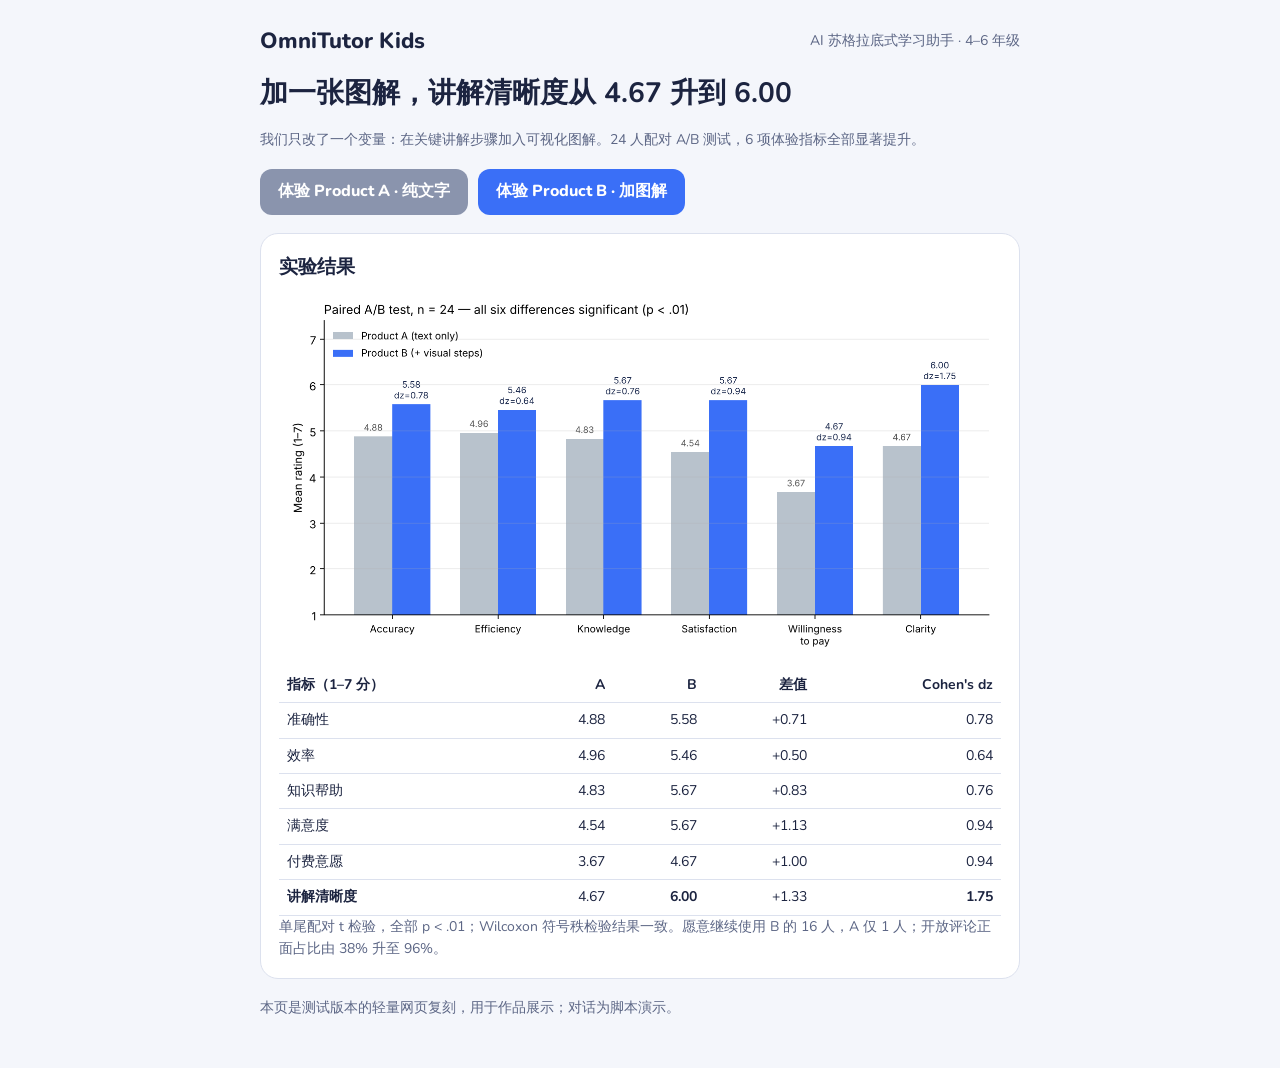
==== index.html @ 64e43357 "Add OmniTutor Kids A/B test demo and results Co-Authored-By: Claude Opus 5.5 <noreply@anthropic.com>" ====
<!doctype html><html lang="zh-CN"><head><meta charset="utf-8"><meta name="viewport" content="width=device-width,initial-scale=1,viewport-fit=cover">
<title>OmniTutor Kids · A/B Test</title>
<link rel="stylesheet" href="https://fonts.googleapis.com/css2?family=Nunito:wght@400;700;800&display=swap">
<link rel="stylesheet" href="style.css"></head>
<body><div class="wrap">
  <div class="top"><div class="brand">OmniTutor Kids</div><span class="note">AI 苏格拉底式学习助手 · 4–6 年级</span></div>
  <h1>加一张图解，讲解清晰度从 4.67 升到 6.00</h1>
  <p class="note">我们只改了一个变量：在关键讲解步骤加入可视化图解。24 人配对 A/B 测试，6 项体验指标全部显著提升。</p>
  <div class="links">
    <a class="btn A" href="a.html">体验 Product A · 纯文字</a>
    <a class="btn B" href="b.html">体验 Product B · 加图解</a>
  </div>
  <div class="card">
    <h2>实验结果</h2>
    <img src="assets/results.png" alt="A/B 测试六项指标均值对比柱状图">
    <div class="tbl"><table>
      <tr><th>指标（1–7 分）</th><th>A</th><th>B</th><th>差值</th><th>Cohen's dz</th></tr>
      <tr><td>准确性</td><td>4.88</td><td>5.58</td><td>+0.71</td><td>0.78</td></tr>
      <tr><td>效率</td><td>4.96</td><td>5.46</td><td>+0.50</td><td>0.64</td></tr>
      <tr><td>知识帮助</td><td>4.83</td><td>5.67</td><td>+0.83</td><td>0.76</td></tr>
      <tr><td>满意度</td><td>4.54</td><td>5.67</td><td>+1.13</td><td>0.94</td></tr>
      <tr><td>付费意愿</td><td>3.67</td><td>4.67</td><td>+1.00</td><td>0.94</td></tr>
      <tr><td><b>讲解清晰度</b></td><td>4.67</td><td><b>6.00</b></td><td>+1.33</td><td><b>1.75</b></td></tr>
    </table></div>
    <p class="note">单尾配对 t 检验，全部 p &lt; .01；Wilcoxon 符号秩检验结果一致。愿意继续使用 B 的 16 人，A 仅 1 人；开放评论正面占比由 38% 升至 96%。</p>
  </div>
  <p class="note">本页是测试版本的轻量网页复刻，用于作品展示；对话为脚本演示。</p>
</div></body></html>
---- style.css ----
:root{
  --bg:#F4F6FB; --panel:#FFFFFF; --ink:#1C2440; --muted:#5C6685; --line:#DCE1EE;
  --a:#8A94AD; --b:#3A6FF7; --mul:#F28C28; --add:#2BB673; --tutor:#EEF2FF; --kid:#FFF4E5;
  --font:"Nunito","Noto Sans SC",system-ui,sans-serif;
}
*{box-sizing:border-box}
body{margin:0;background:var(--bg);color:var(--ink);font-family:var(--font);font-size:16px;line-height:1.6;
  padding:24px max(16px,env(safe-area-inset-left)) 48px max(16px,env(safe-area-inset-right))}
a{color:var(--b)}
.wrap{max-width:760px;margin:0 auto;display:grid;gap:18px}
.top{display:flex;justify-content:space-between;align-items:center;gap:12px;flex-wrap:wrap}
.brand{font-weight:800;font-size:22px}
.tag{font-size:13px;font-weight:700;padding:4px 10px;border-radius:999px;color:#fff}
.tag.A{background:var(--a)} .tag.B{background:var(--b)}
.note{color:var(--muted);font-size:14px;margin:0}
.chat{background:var(--panel);border:1px solid var(--line);border-radius:18px;padding:18px;display:grid;gap:12px;min-height:420px;align-content:start}
.msg{max-width:88%;padding:10px 14px;border-radius:16px;white-space:pre-line}
.msg.t{background:var(--tutor);justify-self:start;border-top-left-radius:4px}
.msg.k{background:var(--kid);justify-self:end;border-top-right-radius:4px}
.msg .who{display:block;font-size:12px;font-weight:800;color:var(--muted);margin-bottom:2px}
.fig{justify-self:start;background:#fff;border:2px dashed var(--b);border-radius:14px;padding:10px;max-width:100%}
.fig svg{display:block;max-width:100%;height:auto}
.fig .cap{font-size:13px;color:var(--muted);margin-top:4px}
.opts{display:flex;flex-wrap:wrap;gap:8px;justify-self:end}
.opts button{font:inherit;font-weight:700;border:2px solid var(--b);background:#fff;color:var(--b);border-radius:999px;padding:6px 16px;cursor:pointer}
.opts button:hover{background:var(--b);color:#fff}
.recap{background:#F7FAFF;border:1px solid var(--line);border-radius:14px;padding:12px 14px}
.recap h3{margin:0 0 6px;font-size:16px}
.links{display:flex;gap:10px;flex-wrap:wrap}
.btn{display:inline-block;text-decoration:none;font-weight:800;border-radius:12px;padding:10px 18px;color:#fff}
.btn.A{background:var(--a)} .btn.B{background:var(--b)}
.card{background:var(--panel);border:1px solid var(--line);border-radius:18px;padding:18px}
h1{margin:0;font-size:28px;line-height:1.2}
h2{margin:0 0 8px;font-size:19px}
table{border-collapse:collapse;width:100%;font-size:14px}
th,td{padding:6px 8px;border-bottom:1px solid var(--line);text-align:right}
th:first-child,td:first-child{text-align:left}
.tbl{overflow-x:auto}
img{max-width:100%;height:auto}
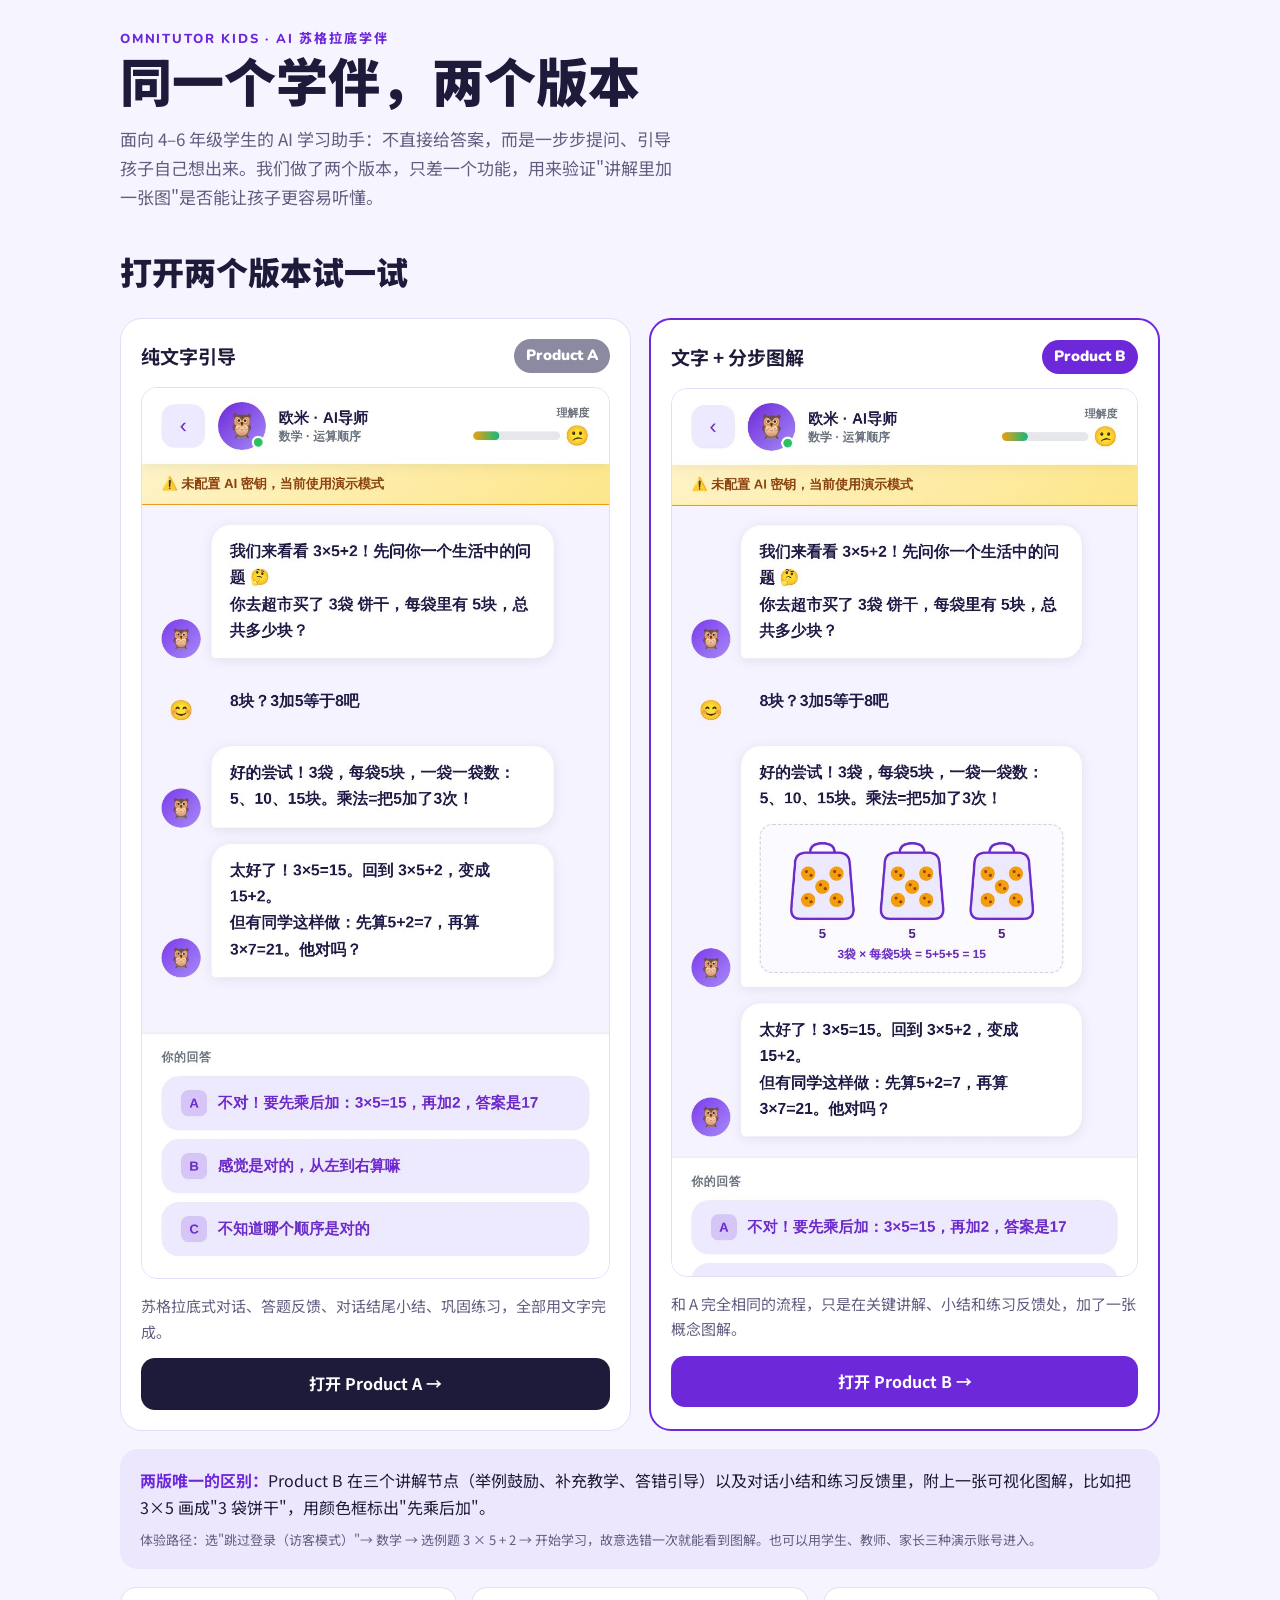
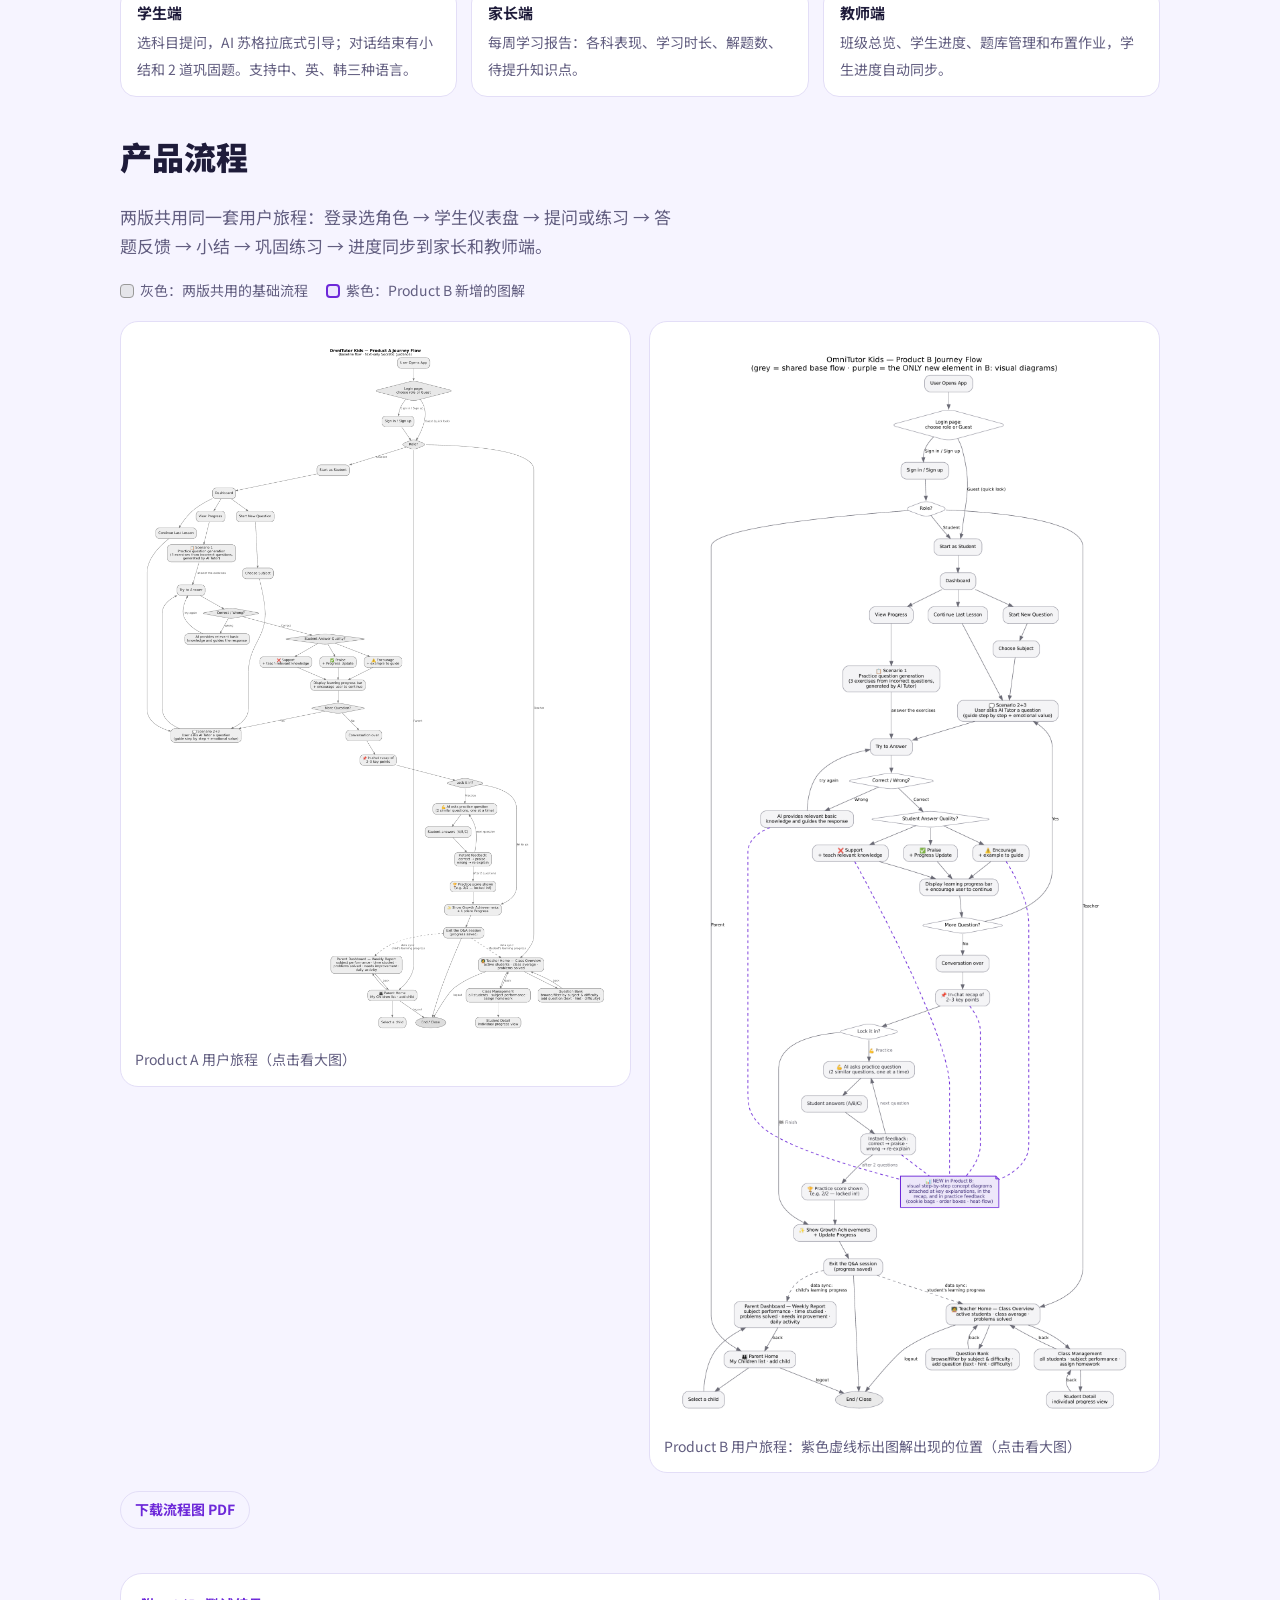
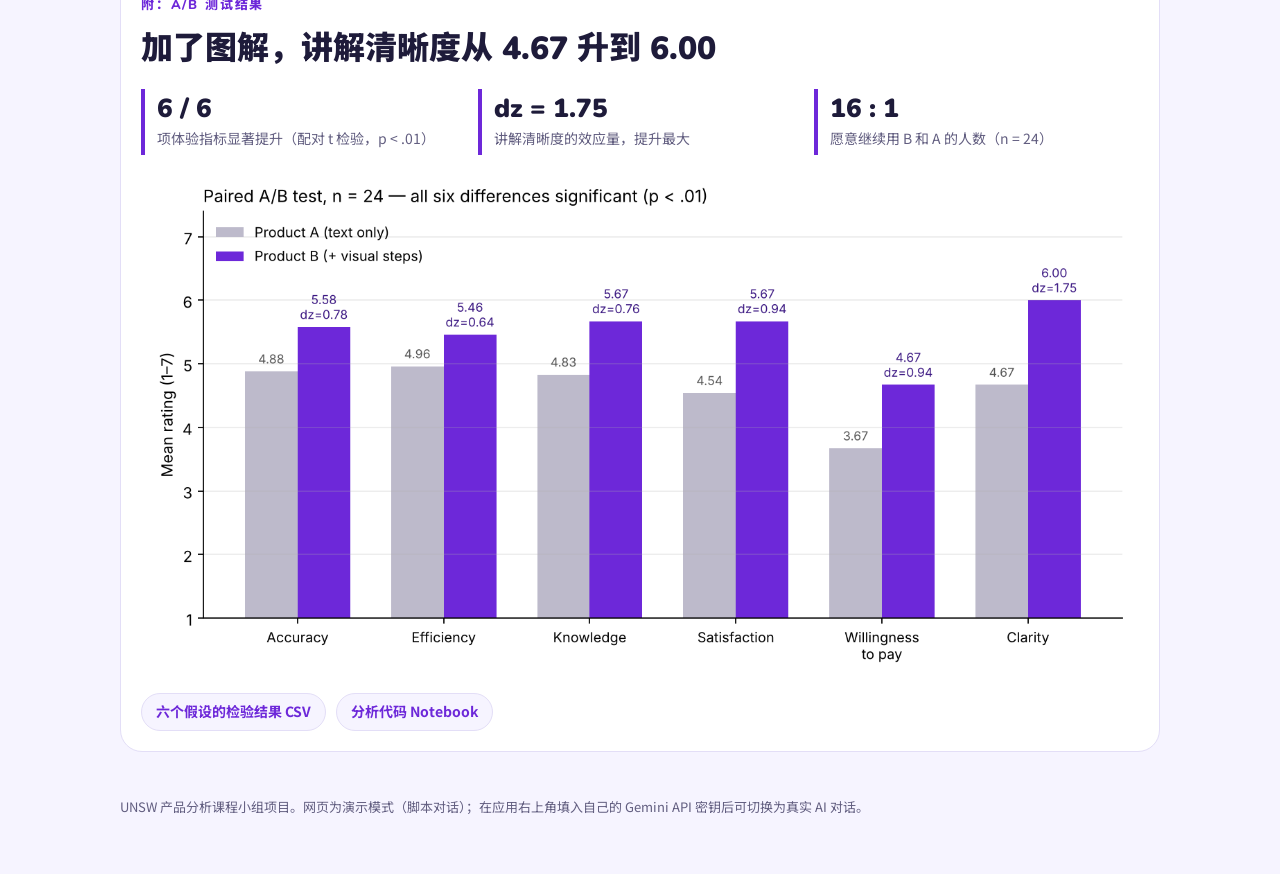
==== commit 815ac935: "Show the real Product A and B apps and journey flows; move test results to a supplementary section C" ====
--- a/index.html
+++ b/index.html
@@ -1,28 +1,136 @@
-<!doctype html><html lang="zh-CN"><head><meta charset="utf-8"><meta name="viewport" content="width=device-width,initial-scale=1,viewport-fit=cover">
-<title>OmniTutor Kids · A/B Test</title>
-<link rel="stylesheet" href="https://fonts.googleapis.com/css2?family=Nunito:wght@400;700;800&display=swap">
-<link rel="stylesheet" href="style.css"></head>
-<body><div class="wrap">
-  <div class="top"><div class="brand">OmniTutor Kids</div><span class="note">AI 苏格拉底式学习助手 · 4–6 年级</span></div>
-  <h1>加一张图解，讲解清晰度从 4.67 升到 6.00</h1>
-  <p class="note">我们只改了一个变量：在关键讲解步骤加入可视化图解。24 人配对 A/B 测试，6 项体验指标全部显著提升。</p>
-  <div class="links">
-    <a class="btn A" href="a.html">体验 Product A · 纯文字</a>
-    <a class="btn B" href="b.html">体验 Product B · 加图解</a>
-  </div>
-  <div class="card">
-    <h2>实验结果</h2>
-    <img src="assets/results.png" alt="A/B 测试六项指标均值对比柱状图">
-    <div class="tbl"><table>
-      <tr><th>指标（1–7 分）</th><th>A</th><th>B</th><th>差值</th><th>Cohen's dz</th></tr>
-      <tr><td>准确性</td><td>4.88</td><td>5.58</td><td>+0.71</td><td>0.78</td></tr>
-      <tr><td>效率</td><td>4.96</td><td>5.46</td><td>+0.50</td><td>0.64</td></tr>
-      <tr><td>知识帮助</td><td>4.83</td><td>5.67</td><td>+0.83</td><td>0.76</td></tr>
-      <tr><td>满意度</td><td>4.54</td><td>5.67</td><td>+1.13</td><td>0.94</td></tr>
-      <tr><td>付费意愿</td><td>3.67</td><td>4.67</td><td>+1.00</td><td>0.94</td></tr>
-      <tr><td><b>讲解清晰度</b></td><td>4.67</td><td><b>6.00</b></td><td>+1.33</td><td><b>1.75</b></td></tr>
-    </table></div>
-    <p class="note">单尾配对 t 检验，全部 p &lt; .01；Wilcoxon 符号秩检验结果一致。愿意继续使用 B 的 16 人，A 仅 1 人；开放评论正面占比由 38% 升至 96%。</p>
-  </div>
-  <p class="note">本页是测试版本的轻量网页复刻，用于作品展示；对话为脚本演示。</p>
-</div></body></html>
+<!doctype html>
+<html lang="zh-CN">
+<head>
+<meta charset="utf-8">
+<meta name="viewport" content="width=device-width,initial-scale=1,viewport-fit=cover">
+<title>OmniTutor Kids · A/B 两版产品</title>
+<meta name="description" content="OmniTutor Kids：面向 4–6 年级的 AI 苏格拉底学伴。Product A 纯文字引导，Product B 加入可视化分步图解。">
+<link rel="stylesheet" href="https://fonts.googleapis.com/css2?family=Nunito:wght@600;800;900&family=Noto+Sans+SC:wght@400;500;700&display=swap">
+<style>
+:root{
+  --bg:#F6F4FF; --panel:#FFFFFF; --ink:#1E1B3A; --muted:#625E80; --line:#E3DEF7;
+  --violet:#6D28D9; --violet-soft:#EDE7FE; --grey:#8B8AA0; --amber:#F59E0B;
+  --f-display:"Nunito","Noto Sans SC",system-ui,sans-serif; --f-body:"Noto Sans SC","Nunito",system-ui,sans-serif;
+}
+*{box-sizing:border-box}
+body{margin:0;background:var(--bg);color:var(--ink);font-family:var(--f-body);font-size:16px;line-height:1.7;
+  padding:28px max(16px,env(safe-area-inset-left)) 56px max(16px,env(safe-area-inset-right))}
+.wrap{max-width:1040px;margin:0 auto;display:grid;gap:44px}
+a{color:var(--violet)}
+.eyebrow{font-family:var(--f-display);font-weight:800;font-size:13px;letter-spacing:.14em;text-transform:uppercase;color:var(--violet)}
+h1{font-family:var(--f-display);font-weight:900;font-size:clamp(32px,6vw,52px);line-height:1.1;margin:6px 0 12px;text-wrap:balance}
+h2{font-family:var(--f-display);font-weight:900;font-size:clamp(24px,4vw,32px);line-height:1.2;margin:0 0 6px;text-wrap:balance}
+p{margin:0}
+.lede{color:var(--muted);max-width:62ch;font-size:17px}
+section{display:grid;gap:18px}
+.products{display:grid;grid-template-columns:repeat(2,minmax(0,1fr));gap:18px}
+@media (max-width:760px){.products{grid-template-columns:minmax(0,1fr)}}
+.prod{background:var(--panel);border:1px solid var(--line);border-radius:22px;padding:20px;display:grid;gap:14px;align-content:start}
+.prod.b{border:2px solid var(--violet)}
+.prod-head{display:flex;justify-content:space-between;align-items:center;gap:10px;flex-wrap:wrap}
+.badge{font-family:var(--f-display);font-weight:900;font-size:15px;padding:4px 12px;border-radius:999px;color:#fff;background:var(--grey)}
+.prod.b .badge{background:var(--violet)}
+.prod h3{margin:0;font-size:19px}
+.prod p{color:var(--muted);font-size:15px}
+.shot{border-radius:16px;border:1px solid var(--line);width:100%;height:auto;display:block}
+.open{display:inline-flex;align-items:center;justify-content:center;gap:8px;text-decoration:none;font-weight:700;border-radius:14px;padding:12px 18px;background:var(--ink);color:#fff}
+.prod.b .open{background:var(--violet)}
+.open:focus-visible{outline:3px solid var(--amber);outline-offset:2px}
+.diff{background:var(--violet-soft);border-radius:18px;padding:18px 20px;display:grid;gap:8px}
+.diff b{color:var(--violet)}
+.how{display:grid;grid-template-columns:repeat(3,minmax(0,1fr));gap:14px}
+@media (max-width:760px){.how{grid-template-columns:minmax(0,1fr)}}
+.how div{background:var(--panel);border:1px solid var(--line);border-radius:16px;padding:14px 16px}
+.how b{display:block;font-family:var(--f-display);font-size:15px}
+.how span{color:var(--muted);font-size:14px}
+.flows{display:grid;grid-template-columns:repeat(2,minmax(0,1fr));gap:18px;align-items:start}
+@media (max-width:760px){.flows{grid-template-columns:minmax(0,1fr)}}
+figure{margin:0;background:var(--panel);border:1px solid var(--line);border-radius:18px;padding:14px;display:grid;gap:8px}
+figure img{width:100%;height:auto;display:block;border-radius:10px}
+figcaption{font-size:14px;color:var(--muted)}
+.legend{display:flex;flex-wrap:wrap;gap:8px 18px;font-size:14px;color:var(--muted)}
+.legend i{display:inline-block;width:14px;height:14px;border-radius:4px;vertical-align:-2px;margin-right:6px}
+.results{background:var(--panel);border:1px solid var(--line);border-radius:22px;padding:20px;display:grid;gap:14px}
+.stats{display:grid;grid-template-columns:repeat(3,minmax(0,1fr));gap:12px}
+@media (max-width:600px){.stats{grid-template-columns:minmax(0,1fr)}}
+.stat{border-left:4px solid var(--violet);padding:4px 12px}
+.stat strong{font-family:var(--f-display);font-weight:900;font-size:26px;display:block;line-height:1.2;font-variant-numeric:tabular-nums}
+.stat span{font-size:14px;color:var(--muted)}
+.results img{width:100%;height:auto;border-radius:10px}
+.files{display:flex;flex-wrap:wrap;gap:10px}
+.files a{font-size:14px;font-weight:700;text-decoration:none;border:1px solid var(--line);border-radius:999px;padding:6px 14px;background:var(--bg)}
+.note{font-size:13px;color:var(--muted)}
+</style>
+</head>
+<body>
+<div class="wrap">
+
+  <header>
+    <div class="eyebrow">OmniTutor Kids · AI 苏格拉底学伴</div>
+    <h1>同一个学伴，两个版本</h1>
+    <p class="lede">面向 4–6 年级学生的 AI 学习助手：不直接给答案，而是一步步提问、引导孩子自己想出来。我们做了两个版本，只差一个功能，用来验证"讲解里加一张图"是否能让孩子更容易听懂。</p>
+  </header>
+
+  <section aria-labelledby="try">
+    <h2 id="try">打开两个版本试一试</h2>
+    <div class="products">
+      <article class="prod">
+        <div class="prod-head"><h3>纯文字引导</h3><span class="badge">Product A</span></div>
+        <img class="shot" src="images/step-product-a.jpg" alt="Product A 对话截图：只有文字讲解" loading="lazy">
+        <p>苏格拉底式对话、答题反馈、对话结尾小结、巩固练习，全部用文字完成。</p>
+        <a class="open" href="product-a/">打开 Product A →</a>
+      </article>
+      <article class="prod b">
+        <div class="prod-head"><h3>文字 + 分步图解</h3><span class="badge">Product B</span></div>
+        <img class="shot" src="images/step-product-b.jpg" alt="Product B 对话截图：同一步骤多了三袋饼干的图解" loading="lazy">
+        <p>和 A 完全相同的流程，只是在关键讲解、小结和练习反馈处，加了一张概念图解。</p>
+        <a class="open" href="product-b/">打开 Product B →</a>
+      </article>
+    </div>
+    <div class="diff">
+      <p><b>两版唯一的区别：</b>Product B 在三个讲解节点（举例鼓励、补充教学、答错引导）以及对话小结和练习反馈里，附上一张可视化图解，比如把 3×5 画成"3 袋饼干"，用颜色框标出"先乘后加"。</p>
+      <p class="note">体验路径：选"跳过登录（访客模式）"→ 数学 → 选例题 3 × 5 + 2 → 开始学习，故意选错一次就能看到图解。也可以用学生、教师、家长三种演示账号进入。</p>
+    </div>
+    <div class="how">
+      <div><b>学生端</b><span>选科目提问，AI 苏格拉底式引导；对话结束有小结和 2 道巩固题。支持中、英、韩三种语言。</span></div>
+      <div><b>家长端</b><span>每周学习报告：各科表现、学习时长、解题数、待提升知识点。</span></div>
+      <div><b>教师端</b><span>班级总览、学生进度、题库管理和布置作业，学生进度自动同步。</span></div>
+    </div>
+  </section>
+
+  <section aria-labelledby="flow">
+    <h2 id="flow">产品流程</h2>
+    <p class="lede">两版共用同一套用户旅程：登录选角色 → 学生仪表盘 → 提问或练习 → 答题反馈 → 小结 → 巩固练习 → 进度同步到家长和教师端。</p>
+    <div class="legend"><span><i style="background:#E5E5EA;border:1px solid #999"></i>灰色：两版共用的基础流程</span><span><i style="background:#EDE7FE;border:2px solid var(--violet)"></i>紫色：Product B 新增的图解</span></div>
+    <div class="flows">
+      <figure>
+        <a href="flow/flow-product-a.png"><img src="flow/flow-product-a.png" alt="Product A 用户旅程流程图" loading="lazy"></a>
+        <figcaption>Product A 用户旅程（点击看大图）</figcaption>
+      </figure>
+      <figure>
+        <a href="flow/flow-product-b.png"><img src="flow/flow-product-b.png" alt="Product B 用户旅程流程图，紫色虚线标出新增图解的位置" loading="lazy"></a>
+        <figcaption>Product B 用户旅程：紫色虚线标出图解出现的位置（点击看大图）</figcaption>
+      </figure>
+    </div>
+    <div class="files"><a href="flow/journey-flow-A-B.pdf">下载流程图 PDF</a></div>
+  </section>
+
+  <section aria-labelledby="test" class="results">
+    <div class="eyebrow">附：A/B 测试结果</div>
+    <h2 id="test">加了图解，讲解清晰度从 4.67 升到 6.00</h2>
+    <div class="stats">
+      <div class="stat"><strong>6 / 6</strong><span>项体验指标显著提升（配对 t 检验，p &lt; .01）</span></div>
+      <div class="stat"><strong>dz = 1.75</strong><span>讲解清晰度的效应量，提升最大</span></div>
+      <div class="stat"><strong>16 : 1</strong><span>愿意继续用 B 和 A 的人数（n = 24）</span></div>
+    </div>
+    <img src="analysis/results.png" alt="六项指标 A 与 B 的平均分对比柱状图" loading="lazy">
+    <div class="files">
+      <a href="analysis/hypothesis_results.csv">六个假设的检验结果 CSV</a>
+      <a href="analysis/ab_test_analysis.ipynb">分析代码 Notebook</a>
+    </div>
+  </section>
+
+  <p class="note">UNSW 产品分析课程小组项目。网页为演示模式（脚本对话）；在应用右上角填入自己的 Gemini API 密钥后可切换为真实 AI 对话。</p>
+</div>
+</body>
+</html>
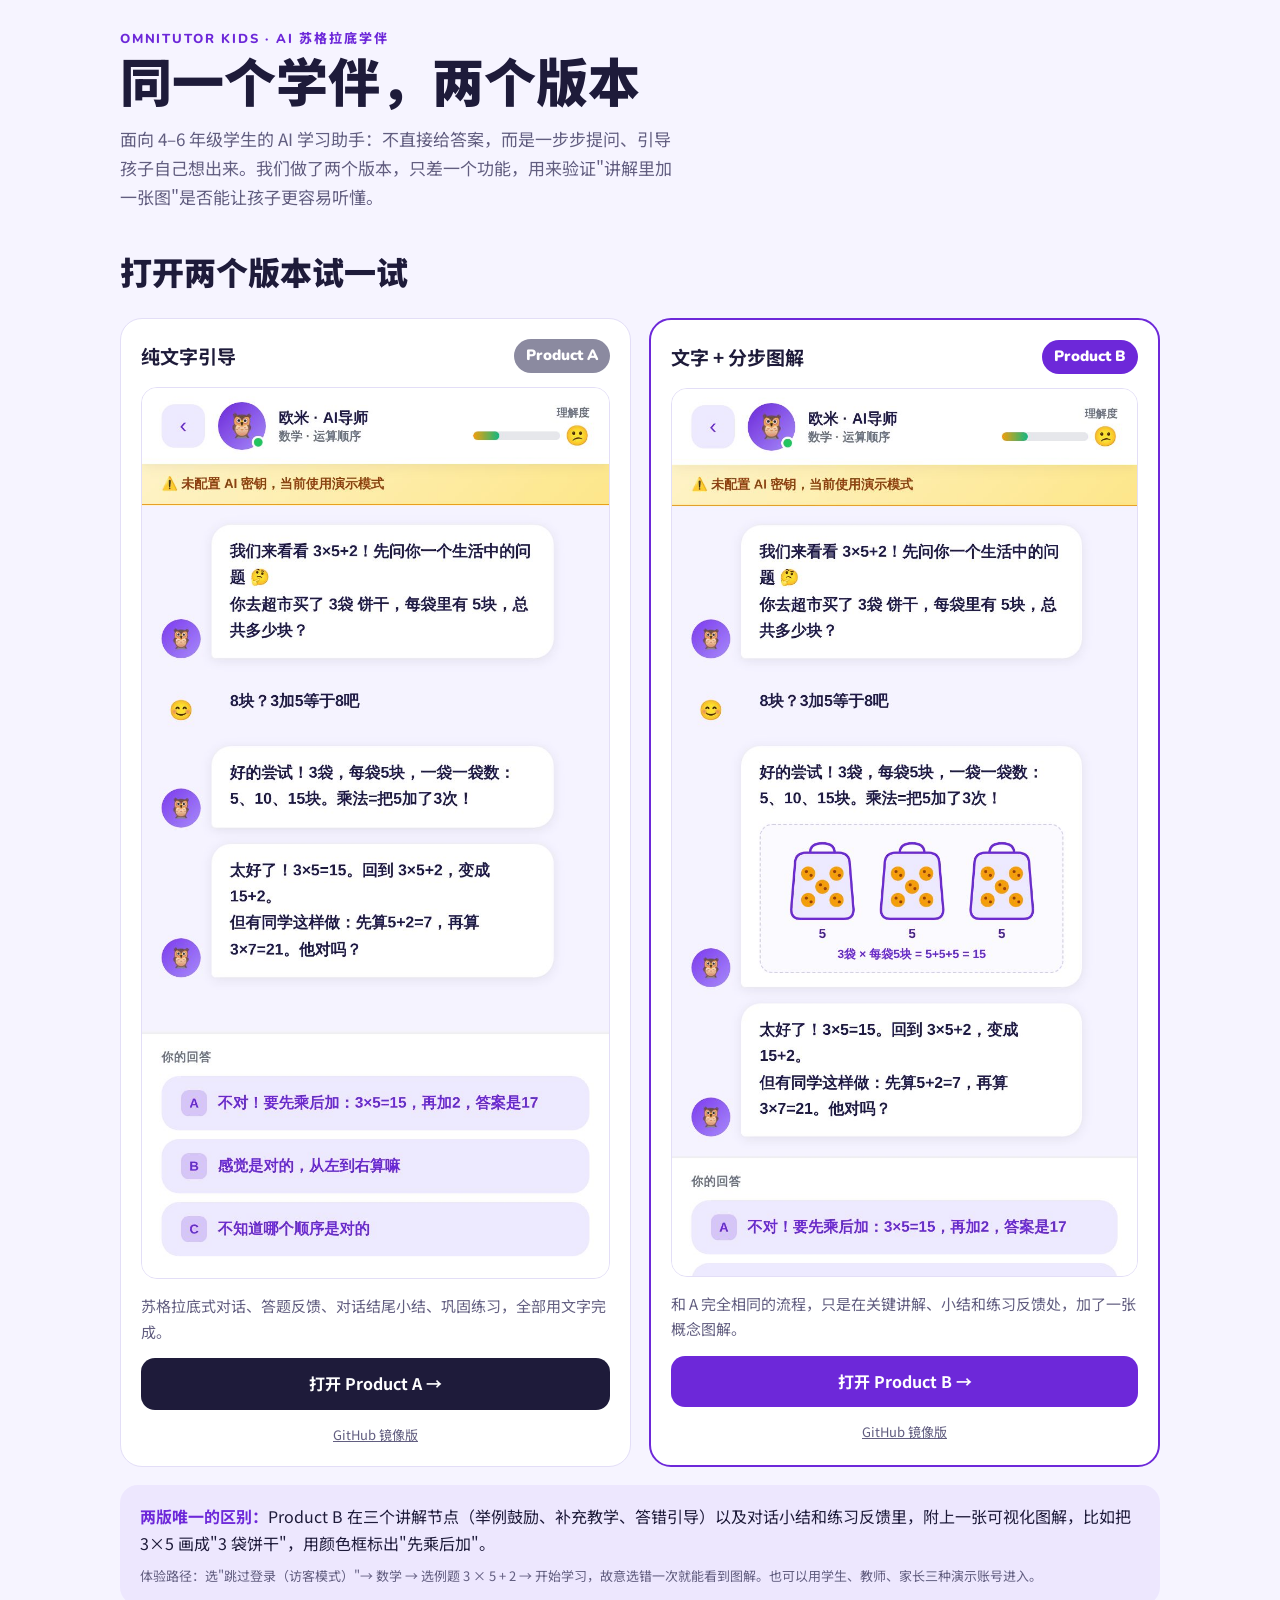
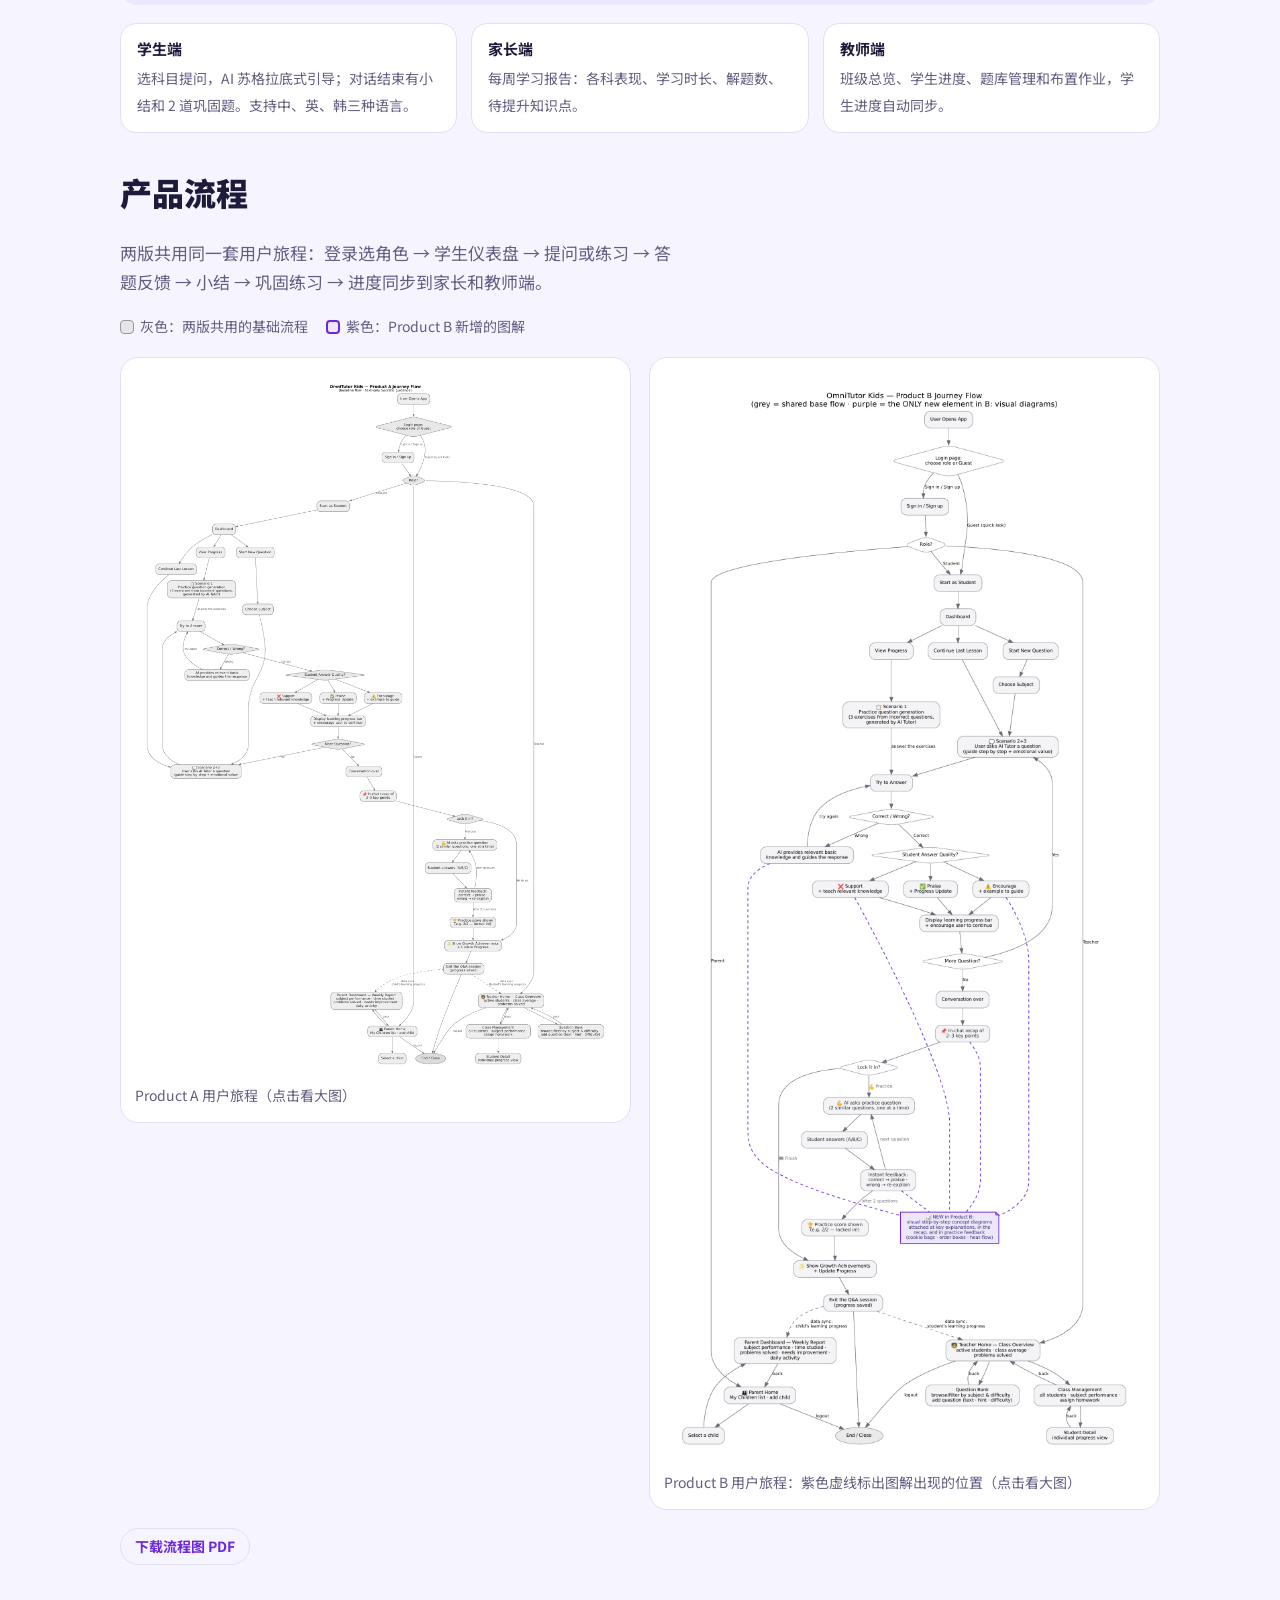
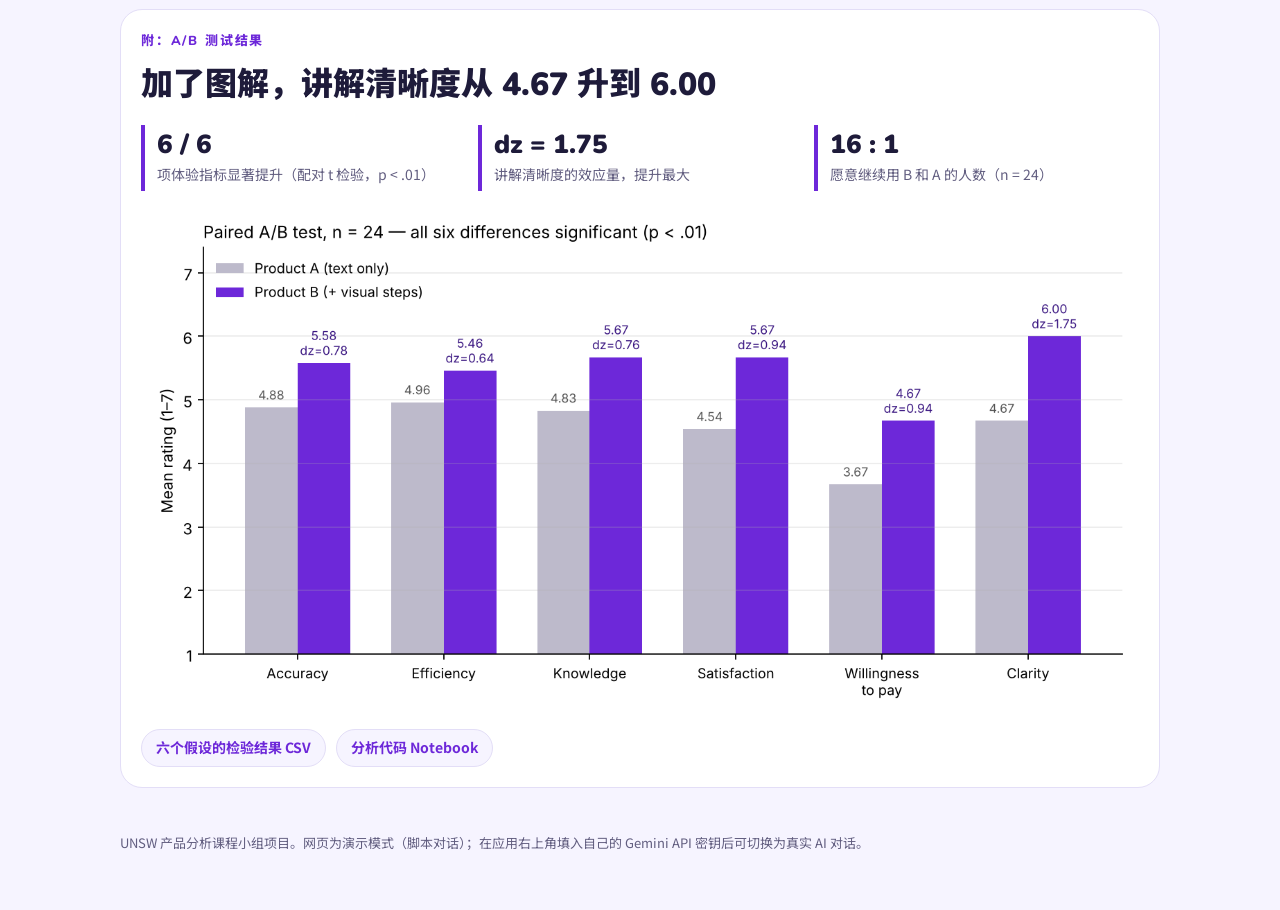
==== commit ece7afc3: "Link Product A and B buttons to the live sites Co-Authored-By: Claude Opus 5.5 <noreply@anthropic.co" ====
--- a/index.html
+++ b/index.html
@@ -35,6 +35,7 @@
 .shot{border-radius:16px;border:1px solid var(--line);width:100%;height:auto;display:block}
 .open{display:inline-flex;align-items:center;justify-content:center;gap:8px;text-decoration:none;font-weight:700;border-radius:14px;padding:12px 18px;background:var(--ink);color:#fff}
 .prod.b .open{background:var(--violet)}
+.mirror{font-size:13px;color:var(--muted);text-align:center}
 .open:focus-visible{outline:3px solid var(--amber);outline-offset:2px}
 .diff{background:var(--violet-soft);border-radius:18px;padding:18px 20px;display:grid;gap:8px}
 .diff b{color:var(--violet)}
@@ -78,13 +79,15 @@
         <div class="prod-head"><h3>纯文字引导</h3><span class="badge">Product A</span></div>
         <img class="shot" src="images/step-product-a.jpg" alt="Product A 对话截图：只有文字讲解" loading="lazy">
         <p>苏格拉底式对话、答题反馈、对话结尾小结、巩固练习，全部用文字完成。</p>
-        <a class="open" href="product-a/">打开 Product A →</a>
+        <a class="open" href="https://loom-swing-43299802.figma.site/" target="_blank" rel="noopener">打开 Product A →</a>
+        <a class="mirror" href="product-a/">GitHub 镜像版</a>
       </article>
       <article class="prod b">
         <div class="prod-head"><h3>文字 + 分步图解</h3><span class="badge">Product B</span></div>
         <img class="shot" src="images/step-product-b.jpg" alt="Product B 对话截图：同一步骤多了三袋饼干的图解" loading="lazy">
         <p>和 A 完全相同的流程，只是在关键讲解、小结和练习反馈处，加了一张概念图解。</p>
-        <a class="open" href="product-b/">打开 Product B →</a>
+        <a class="open" href="https://omnitutorpro.netlify.app/" target="_blank" rel="noopener">打开 Product B →</a>
+        <a class="mirror" href="product-b/">GitHub 镜像版</a>
       </article>
     </div>
     <div class="diff">
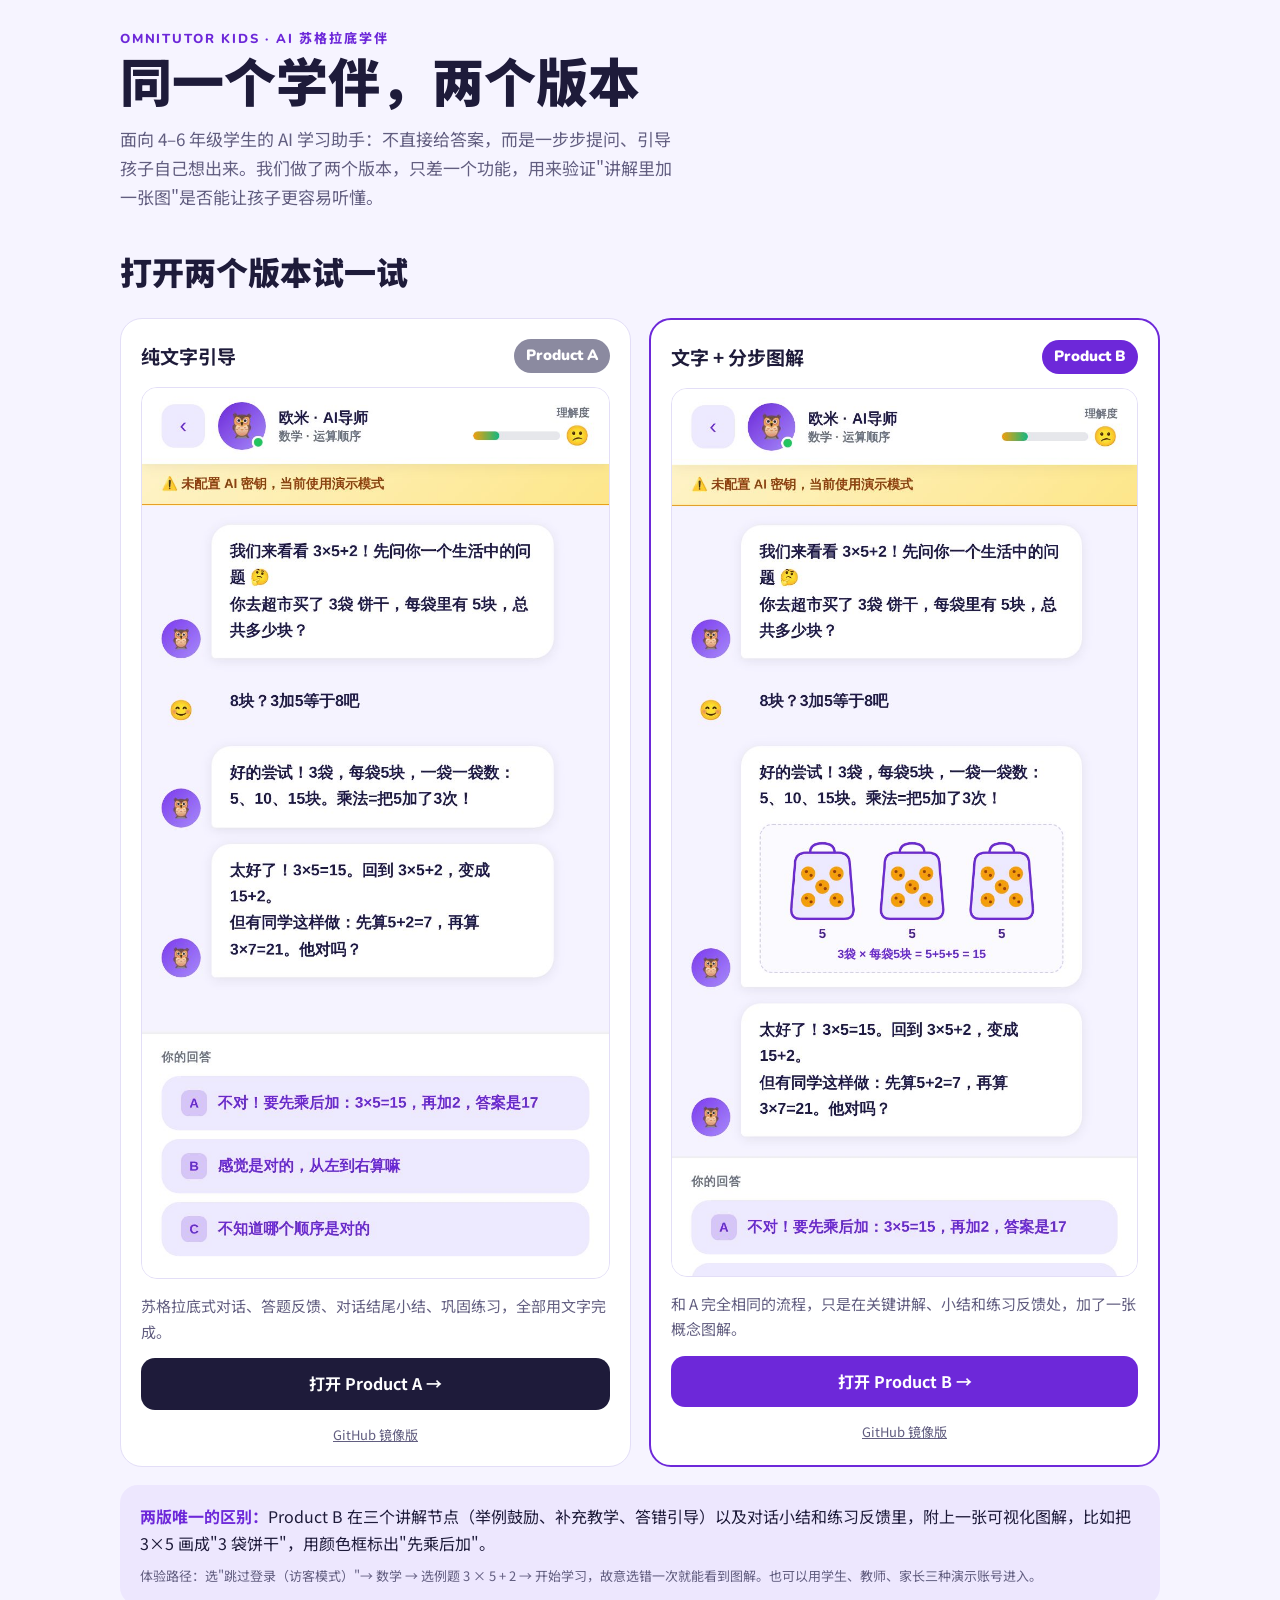
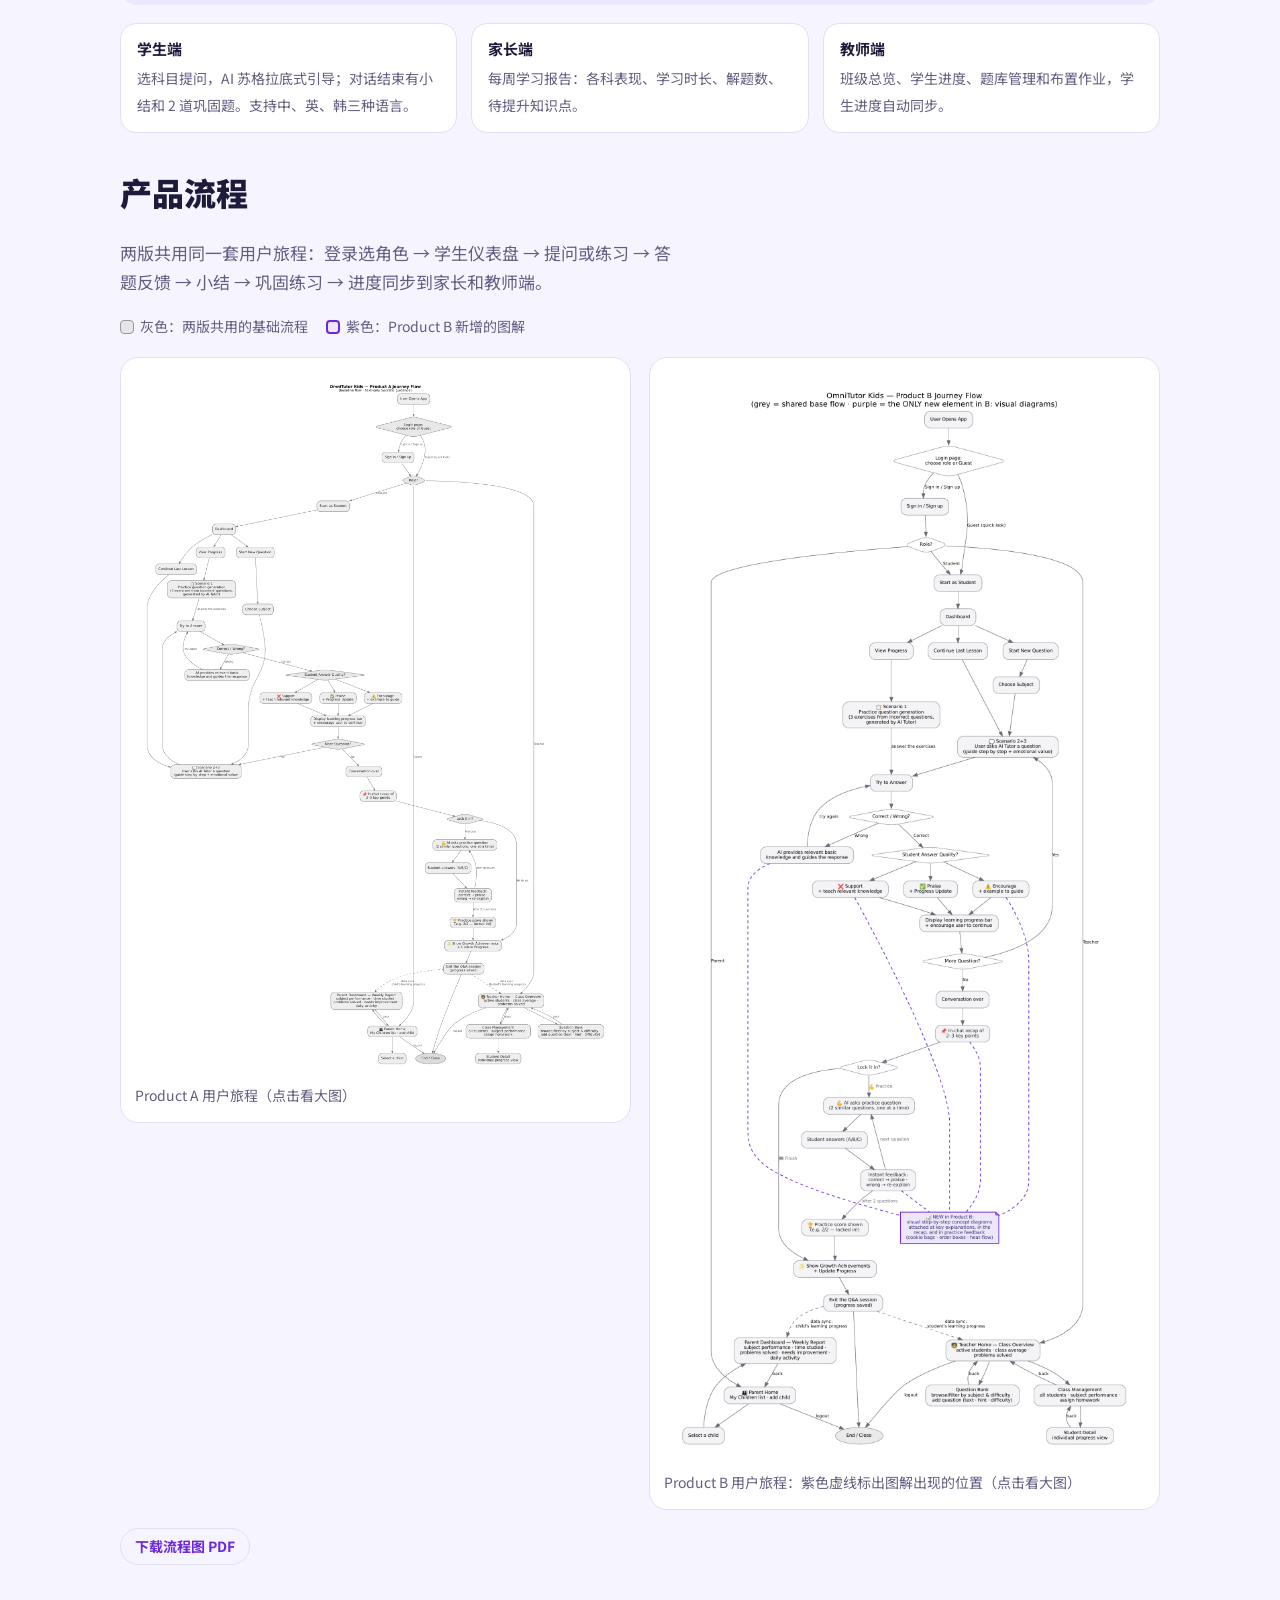
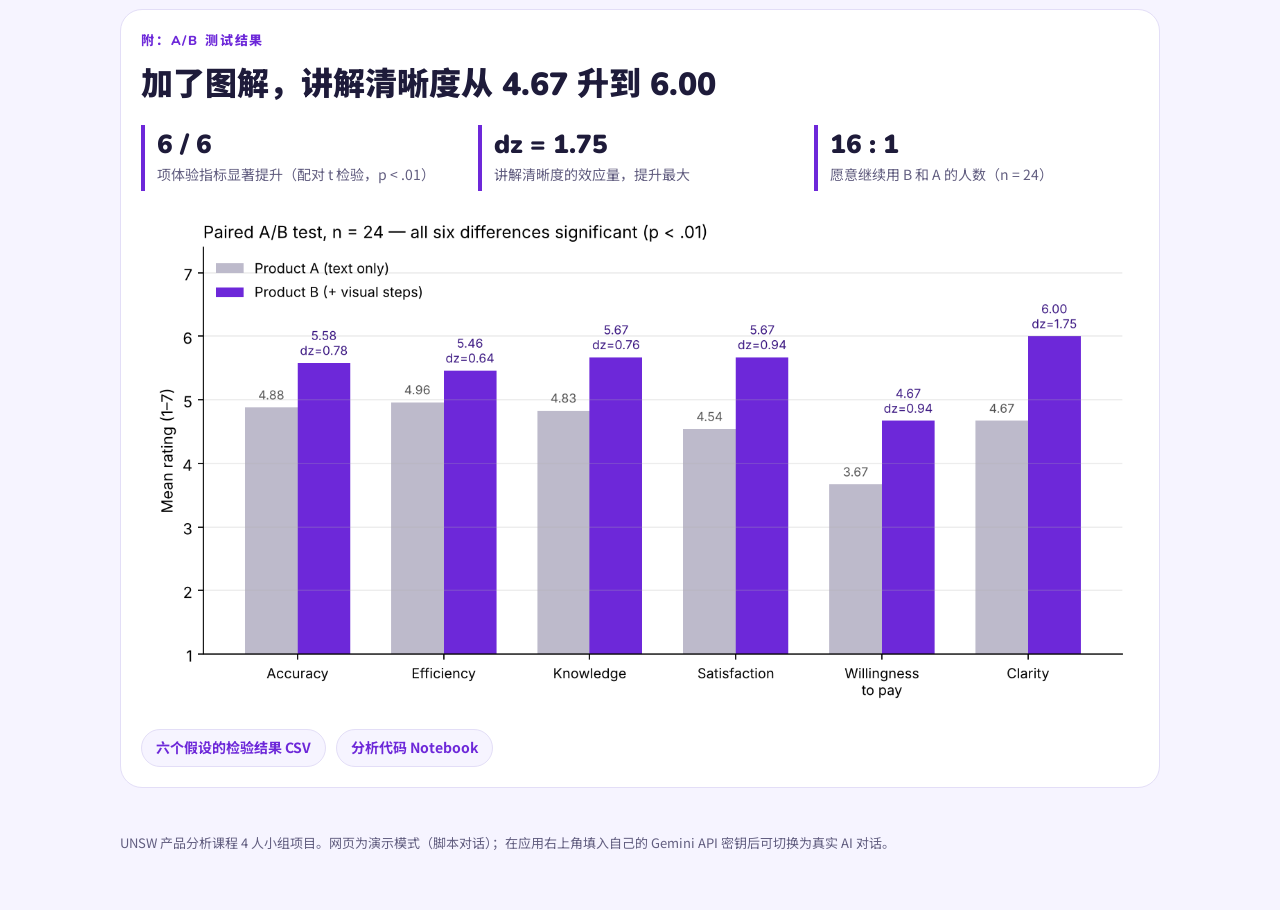
==== commit 4044af87: "Describe the team size and my role accurately Co-Authored-By: Claude Opus 5.5 <noreply@anthropic.com" ====
--- a/index.html
+++ b/index.html
@@ -133,7 +133,7 @@
     </div>
   </section>
 
-  <p class="note">UNSW 产品分析课程小组项目。网页为演示模式（脚本对话）；在应用右上角填入自己的 Gemini API 密钥后可切换为真实 AI 对话。</p>
+  <p class="note">UNSW 产品分析课程 4 人小组项目。网页为演示模式（脚本对话）；在应用右上角填入自己的 Gemini API 密钥后可切换为真实 AI 对话。</p>
 </div>
 </body>
 </html>
